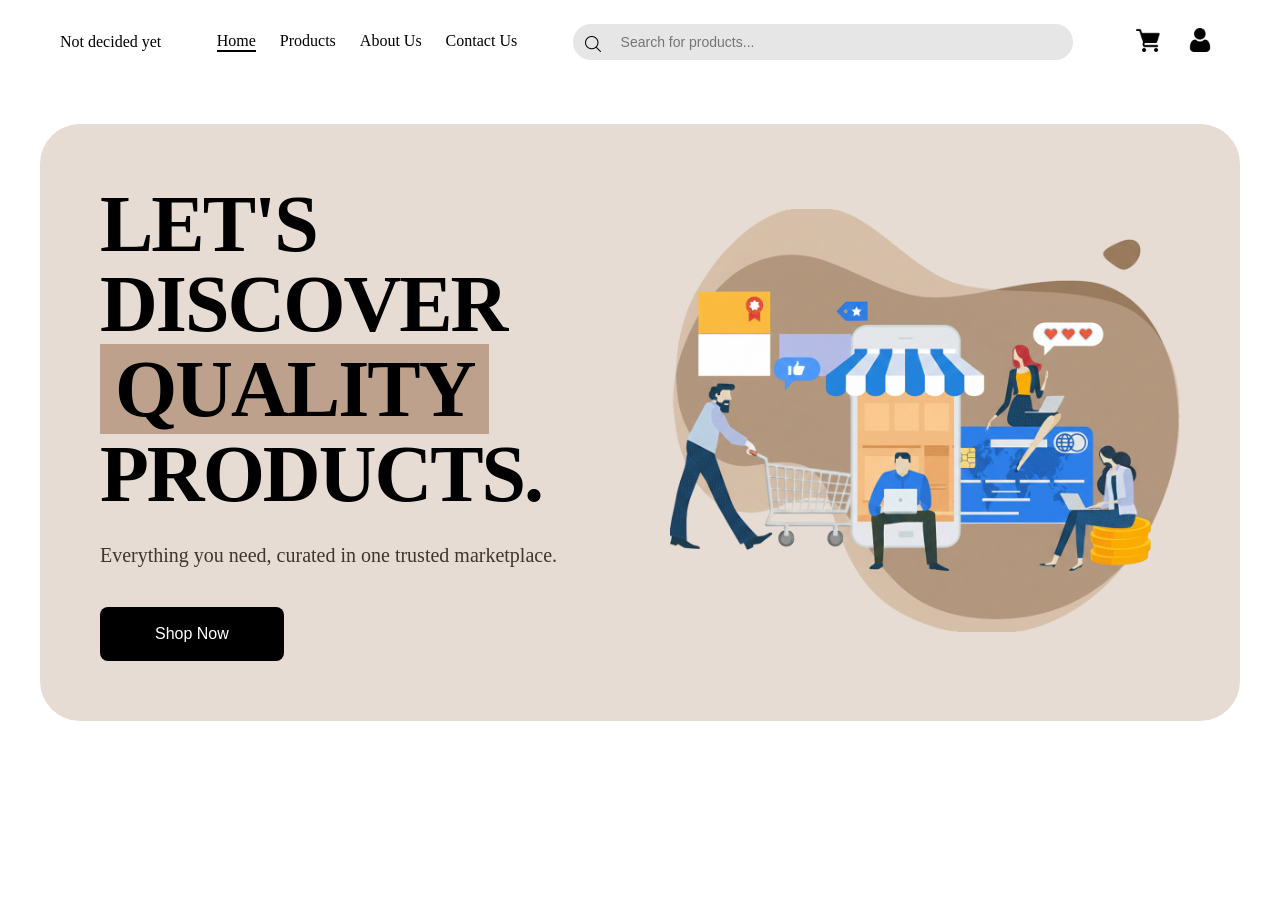
==== index.html @ aa182b4d "hero section added,fixed assets folder name and updated css of navbar" ====
<!DOCTYPE html>
<html lang="en">

<head>
    <meta charset="UTF-8">
    <meta name="viewport" content="width=device-width, initial-scale=1.0">
    <!-- Not Decided Yet -->
    <title>Document</title>
    <!-- Link To Css !-->
    <link rel="stylesheet" href="styles.css">
</head>

<body>
    <!-- Nav Bar -->
    <header class="navbar">

        <!--Nav Left side logo Only-->
        <div class="nav-left">
            <span class="logo">
                Not decided yet
            </span>
        </div>

        <!-- Navbar center links to other pages -->
        <div class="nav-center">
            <a href="#" class="current-page">Home</a>
            <a href="#">Products</a>
            <a href="#">About Us</a>
            <a href="#">Contact Us</a>
        </div>

        <!-- Search bar -->
        <div class="search-container">
            <img src="./assets/home/search-icon.png" alt="Search" class="search-icon">
            <input type="text" class="search-bar" placeholder="Search for products...">
        </div>

        <!-- Navbar right side icons -->
        <div class="nav-right">
            <a href="#" class="icon-btn">
                <img src="./assets/home/cart-img.png" alt="Cart" width="24" height="24">
            </a>
            <a href="#" class="icon-btn">
                <img src="./assets/home/user.png" alt="User" width="24" height="24">
            </a>
        </div>

    </header>

    <!-- Hero Section -->
    <section class="hero-section">
        <div class="hero-container">
            <!-- Left side - Text content -->
            <div class="hero-left">
                <h1 class="hero-heading">
                    LET'S<br>
                    DISCOVER<br>
                    <span class="highlight-box">QUALITY</span><br>
                     PRODUCTS.
                </h1>
                <p class="hero-subtitle">Everything you need, curated in one trusted marketplace.</p>
                <button class="hero-btn">Shop Now</button>
            </div>

            <!-- Right side - Model image -->
            <div class="hero-right">
                <img src="./assets/home/hero.png" alt="Fashion Model">
            </div>
        </div>
    </section>

</body>

</html>
---- styles.css ----
* {
  margin: 0;
  padding: 0;
  box-sizing: border-box;
}

body {
  width: 100%;
  overflow-x: hidden;
}

/*NAVBAR  */
.navbar {
  display: flex;
  align-items: center;
  justify-content: space-between;
  padding: 20px 60px;
  width: 100%;
  gap: 30px;
  background-color:  #ffffff;
  flex-wrap: wrap;
}

.logo {
  width: clamp(100px, 15vw, 150px);
  height: auto;
}

.nav-center {
  display: flex;
  gap: clamp(12px, 2vw, 24px);
}

.nav-center a {
  color: #000000;
  /* font-weight: 400; */
  white-space: nowrap;
  text-decoration: none;
}

.current-page {
  border-bottom: 2px solid #000000;
}
.search-container {
  position: relative;
  flex: 1;
  min-width: 200px;
  max-width: 500px;
}

.search-icon {
  position: absolute;
  margin: 12px;
  width: clamp(12px, 2vw, 16px);
  height: clamp(12px, 2vw, 16px);
}

.search-bar {
  width: 100%;
  padding: 10px 16px 10px 48px;
  border: none;
  background-color: #e6e6e6;
  border-radius: 62px;
  font-size: clamp(12px, 1.5vw, 14px);
  outline: none;
}

.nav-right {
  display: flex;
  gap: 12px;
  align-items: center;
}

.icon-btn {
  align-items: center;
  justify-content: center;
  padding: 8px;
}

.icon-btn img {
  width: clamp(18px, 3vw, 24px);
  height: clamp(18px, 3vw, 24px);
}

/* Mobile layout */
@media (max-width: 640px) {
  .navbar {
    padding: 12px 16px;
    gap: 10px;
  }
  
  .nav-left { order: 1; flex: 1; }
  .nav-right { order: 2; }
  .nav-center { order: 3; width: 100%; justify-content: center; margin-top: 8px; }
  .search-container { order: 4; width: 100%; max-width: 100%; margin-top: 8px; }
}

/* HERO SECTION */
.hero-section {
  background-color: #ffffff;
  padding: 40px;
  position: relative;
}

.hero-container {
  max-width: 1400px;
  margin: 0 auto;
  background-color: #E6DCD3;
  border-radius: 40px;
  padding: 60px;
  display: flex;
  align-items: center;
  justify-content: space-between;
  gap: 60px;
}

.hero-left {
  flex: 1;
  max-width: 600px;
}

.hero-heading {
  font-size: clamp(48px, 7vw, 80px);
  font-weight: 900;
  color: #000000;
  line-height: 1;
  margin-bottom: 30px;
  letter-spacing: -2px;
}

.highlight-box {
  background-color: #bda18c;
  padding: 5px 15px;
  display: inline-block;
}

.hero-subtitle {
  font-size: clamp(16px, 2vw, 20px);
  color: #3F352C;
  margin-bottom: 40px;
  font-weight: 400;
}

.hero-btn {
  background-color: #000000;
  color: #FFFFFF;
  padding: 18px 55px;
  font-size: 16px;
  font-weight: 500;
  border: none;
  border-radius: 8px;
  cursor: pointer;
  transition: background-color 0.3s ease;
}

.hero-btn:hover {
  background-color: #3F352C;
}

.hero-right {
  flex: 1;
  max-width: 600px;
}

.hero-right img {
  width: 100%;
;
  /* display: block; */
}

/* Hero responsive */
@media (max-width: 1024px) {
  .hero-container {
    flex-direction: column;
    text-align: center;
    padding: 40px;
  }
  
  .hero-right {
    order: 1;
  }
  
  .hero-left {
    order: 2;
  }
}

@media (max-width: 640px) {
  .hero-section {
    padding: 20px;
  }
  
  .hero-container {
    border-radius: 20px;
    padding: 30px 20px;
  }
}
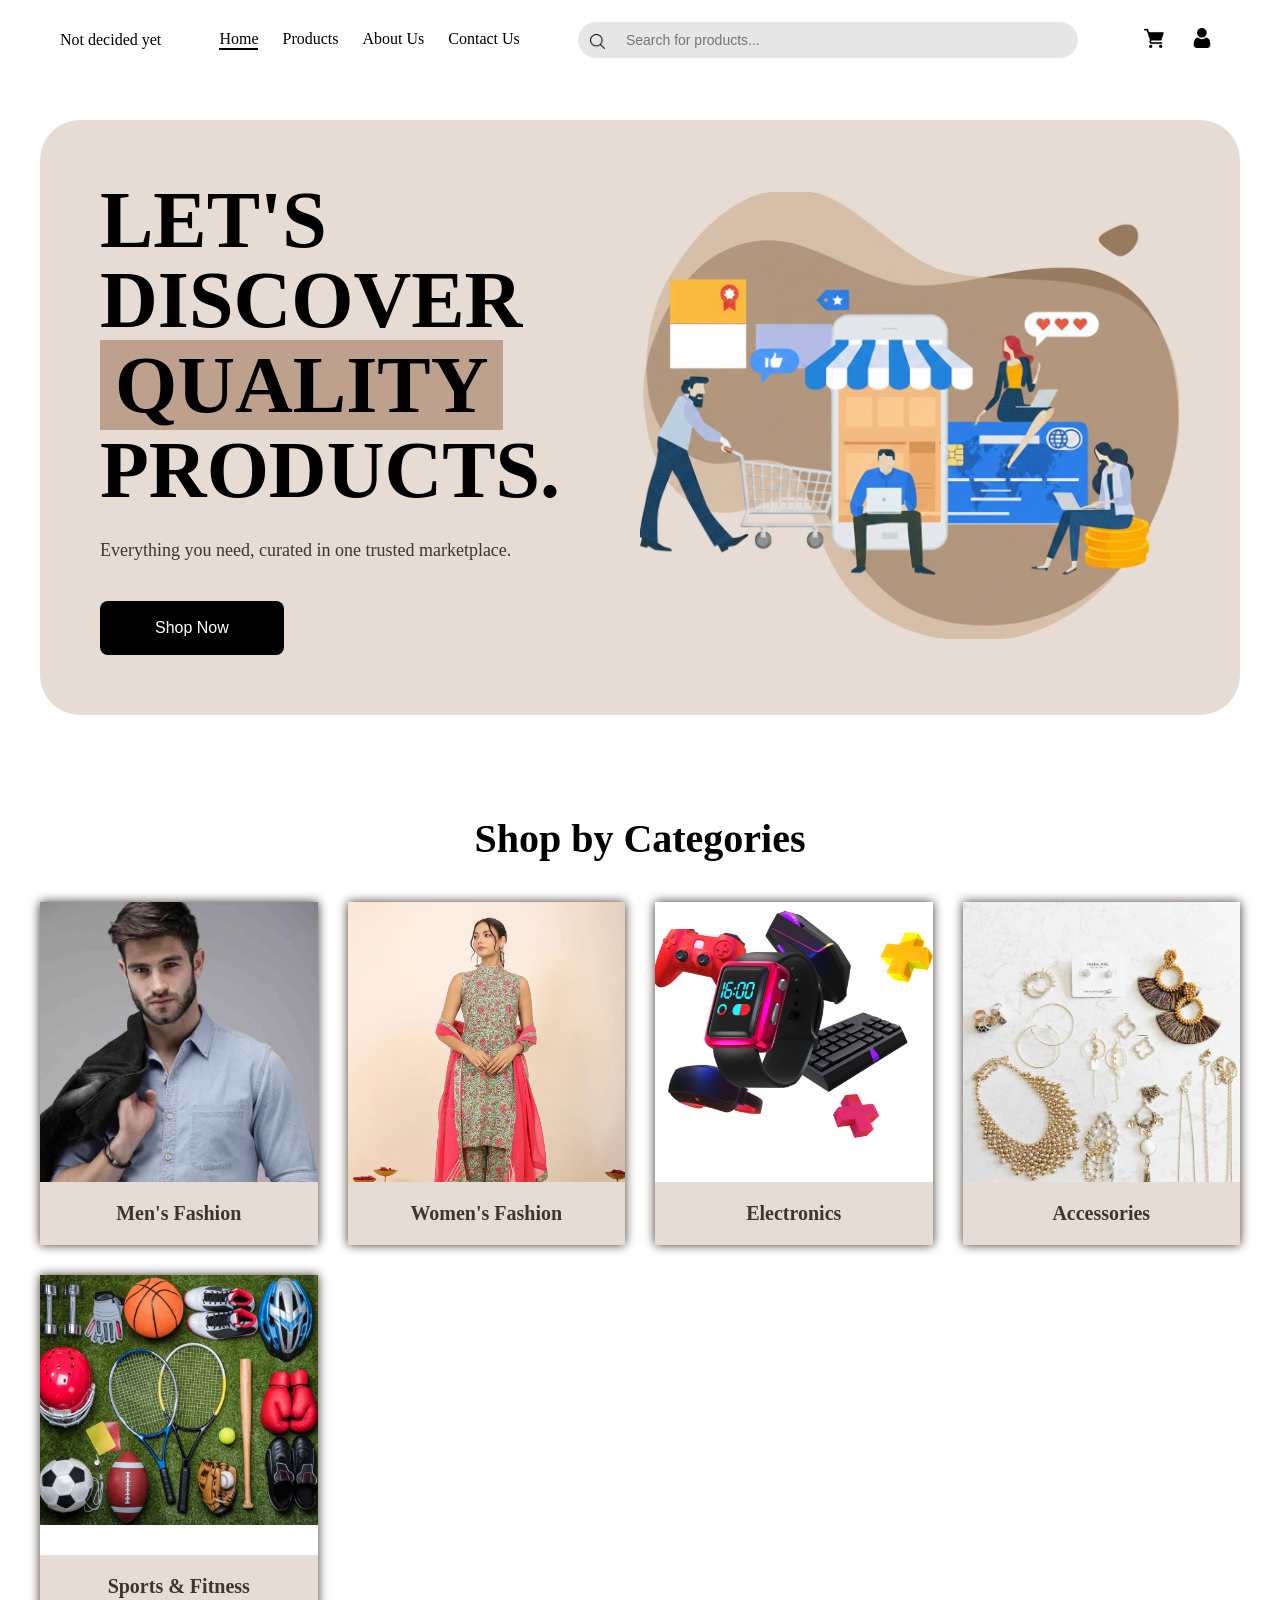
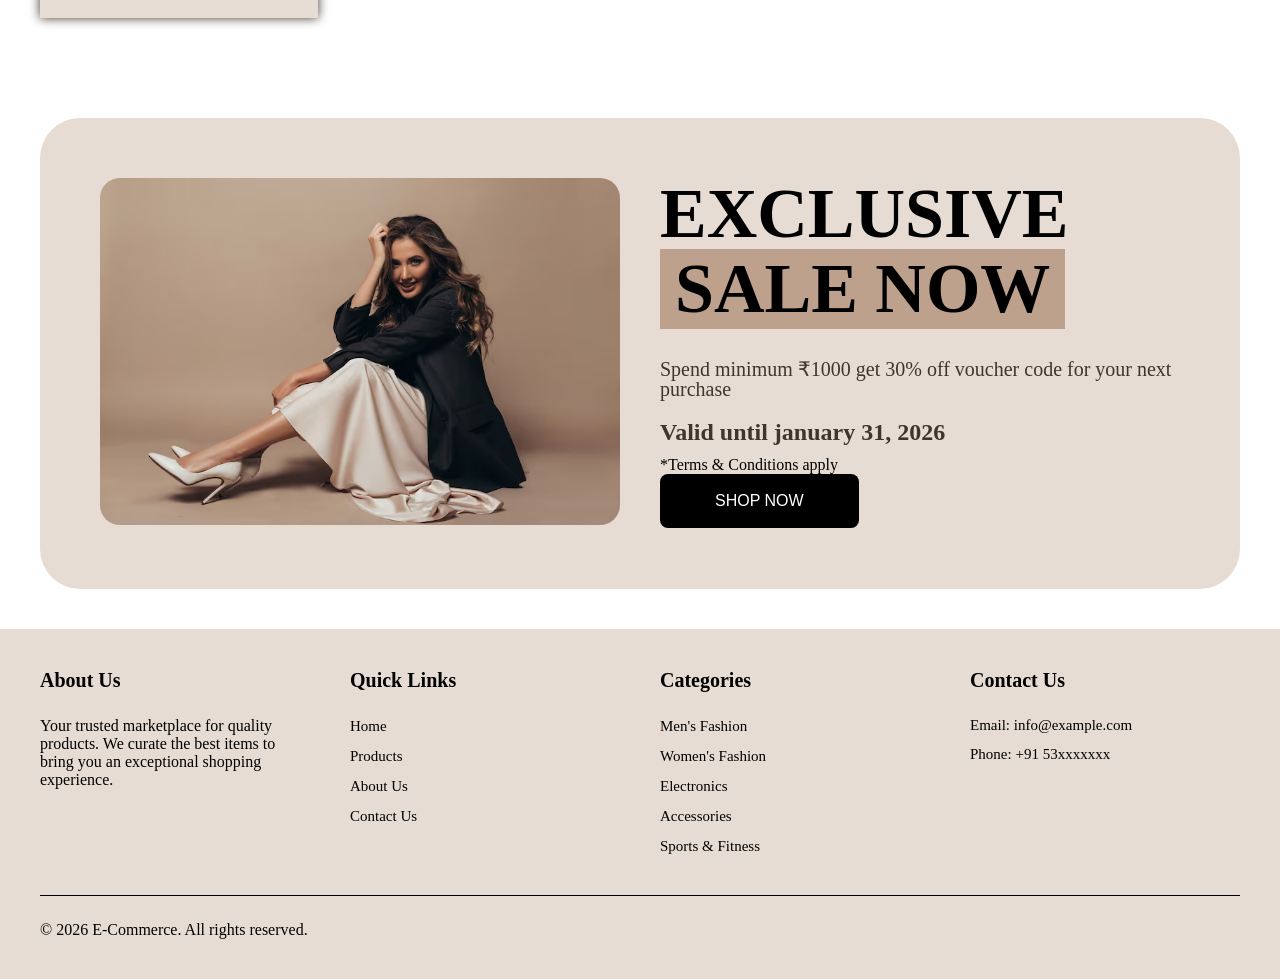
==== commit 3a4ea5ff: "added home page category, sale and footer section" ====
--- a/index.html
+++ b/index.html
@@ -24,7 +24,7 @@
         <!-- Navbar center links to other pages -->
         <div class="nav-center">
             <a href="#" class="current-page">Home</a>
-            <a href="#">Products</a>
+            <a href="./screens/products.html">Products</a>
             <a href="#">About Us</a>
             <a href="#">Contact Us</a>
         </div>
@@ -69,6 +69,120 @@
         </div>
     </section>
 
+    <!-- Categories Section -->
+    <section class="categories-section">
+        <div class="categories-container">
+            <h2 class="categories-heading">Shop by Categories</h2>
+            
+            <div class="categories-grid">
+                <div class="category-card">
+                    <div class="category-image">
+                        <img src="./assets/home/mens-fashion.jpg" alt="Men's Fashion">
+                    </div>
+                    <h3 class="category-name">Men's Fashion</h3>
+                </div>
+
+                <div class="category-card">
+                    <div class="category-image">
+                        <img src="./assets/home/women-fashion.jpg" alt="Women's Fashion">
+                    </div>
+                    <h3 class="category-name">Women's Fashion</h3>
+                </div>
+
+                <div class="category-card">
+                    <div class="category-image">
+                        <img src="./assets/home/electronics.png" alt="Electronics">
+                    </div>
+                    <h3 class="category-name">Electronics</h3>
+                </div>
+
+                <div class="category-card">
+                    <div class="category-image">
+                        <img src="./assets/home/Fashion-Accessories.jpg" alt="Accessories">
+                    </div>
+                    <h3 class="category-name">Accessories</h3>
+                </div>
+
+                <div class="category-card">
+                    <div class="category-image">
+                        <img src="./assets/home/sports.png" alt="Sports & Fitness">
+                    </div>
+                    <h3 class="category-name">Sports & Fitness</h3>
+                </div>
+            </div>
+        </div>
+    </section>
+
+    <!-- Promotional Sale Section -->
+    <section class="promo-section">
+        <div class="promo-container">
+            <div class="promo-left">
+                <img src="./assets/home/sale-model.jpg" alt="Fashion Model">
+            </div>
+            <div class="promo-right">
+                <h2 class="promo-heading">
+                   EXCLUSIVE<br>
+                 <span class="promo-highlight">SALE NOW</span>
+                </h2>
+                <p class="promo-description">Spend minimum ₹1000 get 30% off voucher code for your next purchase</p>
+                <p class="promo-date">Valid until january 31, 2026</p>
+                <p>*Terms & Conditions apply</p>
+                <button class="promo-btn">SHOP NOW</button>
+            </div>
+        </div>
+    </section>
+
+    <!-- Footer -->
+    <footer class="footer">
+        <div class="footer-container">
+            <div class="footer-content">
+                <!-- About Section -->
+                <div class="footer-column">
+                    <h3 class="footer-heading">About Us</h3>
+                    <p>Your trusted marketplace for quality products. We curate the best items to bring you an exceptional shopping experience.</p>
+                </div>
+
+                <!-- Quick Links -->
+                <div class="footer-column">
+                    <h3 class="footer-heading">Quick Links</h3>
+                    <ul class="footer-links">
+                        <li><a href="#">Home</a></li>
+                        <li><a href="./screens/products.html">Products</a></li>
+                        <li><a href="#">About Us</a></li>
+                        <li><a href="#">Contact Us</a></li>
+                    </ul>
+                </div>
+
+                <!-- Categories -->
+                <div class="footer-column">
+                    <h3 class="footer-heading">Categories</h3>
+                    <ul class="footer-links">
+                        <li><a href="#">Men's Fashion</a></li>
+                        <li><a href="#">Women's Fashion</a></li>
+                        <li><a href="#">Electronics</a></li>
+                        <li><a href="#">Accessories</a></li>
+                        <li><a href="#">Sports & Fitness</a></li>
+                    </ul>
+                </div>
+
+                <!-- Contact Info -->
+                <div class="footer-column">
+                    <h3 class="footer-heading">Contact Us</h3>
+                    <ul class="footer-contact">
+                        <li>Email: info@example.com</li>
+                        <li>Phone: +91 53xxxxxxx</li>
+                    </ul>
+                </div>
+            </div>
+
+            <!-- Footer Bottom -->
+            <div class="footer-bottom">
+                <p>&copy; 2026 E-Commerce. All rights reserved.</p>
+                </div>
+            </div>
+        </div>
+    </footer>
+
 </body>
 
 </html>
--- a/styles.css
+++ b/styles.css
@@ -11,6 +11,9 @@
 
 /*NAVBAR  */
 .navbar {
+  position: sticky;
+  top: 0;
+  z-index: 1000;
   display: flex;
   align-items: center;
   justify-content: space-between;
@@ -22,7 +25,7 @@
 }
 
 .logo {
-  width: clamp(100px, 15vw, 150px);
+  width:clamp(100px, 15vw, 150px);
   height: auto;
 }
 
@@ -51,8 +54,8 @@
 .search-icon {
   position: absolute;
   margin: 12px;
-  width: clamp(12px, 2vw, 16px);
-  height: clamp(12px, 2vw, 16px);
+  width: 15px;
+  height: auto;
 }
 
 .search-bar {
@@ -61,7 +64,7 @@
   border: none;
   background-color: #e6e6e6;
   border-radius: 62px;
-  font-size: clamp(12px, 1.5vw, 14px);
+  font-size: 14px;
   outline: none;
 }
 
@@ -78,32 +81,18 @@
 }
 
 .icon-btn img {
-  width: clamp(18px, 3vw, 24px);
-  height: clamp(18px, 3vw, 24px);
-}
-
-/* Mobile layout */
-@media (max-width: 640px) {
-  .navbar {
-    padding: 12px 16px;
-    gap: 10px;
-  }
-  
-  .nav-left { order: 1; flex: 1; }
-  .nav-right { order: 2; }
-  .nav-center { order: 3; width: 100%; justify-content: center; margin-top: 8px; }
-  .search-container { order: 4; width: 100%; max-width: 100%; margin-top: 8px; }
+  width: 20px;
+  height: auto;
 }
 
 /* HERO SECTION */
 .hero-section {
   background-color: #ffffff;
   padding: 40px;
-  position: relative;
 }
 
 .hero-container {
-  max-width: 1400px;
+  max-width: 100%;
   margin: 0 auto;
   background-color: #E6DCD3;
   border-radius: 40px;
@@ -111,7 +100,6 @@
   display: flex;
   align-items: center;
   justify-content: space-between;
-  gap: 60px;
 }
 
 .hero-left {
@@ -120,12 +108,11 @@
 }
 
 .hero-heading {
-  font-size: clamp(48px, 7vw, 80px);
+  font-size: 80px;
   font-weight: 900;
   color: #000000;
   line-height: 1;
-  margin-bottom: 30px;
-  letter-spacing: -2px;
+  margin-bottom: 30px; 
 }
 
 .highlight-box {
@@ -135,10 +122,9 @@
 }
 
 .hero-subtitle {
-  font-size: clamp(16px, 2vw, 20px);
+  font-size: 18px;
   color: #3F352C;
   margin-bottom: 40px;
-  font-weight: 400;
 }
 
 .hero-btn {
@@ -150,7 +136,6 @@
   border: none;
   border-radius: 8px;
   cursor: pointer;
-  transition: background-color 0.3s ease;
 }
 
 .hero-btn:hover {
@@ -164,34 +149,195 @@
 
 .hero-right img {
   width: 100%;
+  height: auto;
 ;
-  /* display: block; */
-}
-
-/* Hero responsive */
-@media (max-width: 1024px) {
-  .hero-container {
-    flex-direction: column;
-    text-align: center;
-    padding: 40px;
-  }
-  
-  .hero-right {
-    order: 1;
-  }
-  
-  .hero-left {
-    order: 2;
-  }
-}
-
-@media (max-width: 640px) {
-  .hero-section {
-    padding: 20px;
-  }
-  
-  .hero-container {
-    border-radius: 20px;
-    padding: 30px 20px;
-  }
+}
+
+
+/* CATEGORIES SECTION */
+.categories-section {
+  background-color: #ffffff;
+  padding: 60px 40px;
+}
+
+.categories-container {
+  max-width: 1400px;
+  margin: 0 auto;
+}
+
+.categories-heading {
+  font-size: 40px;
+  font-weight: 800;
+  color: #000000;
+  margin-bottom: 40px;
+  text-align: center;
+}
+
+.categories-grid {
+  display: grid;
+  grid-template-columns: repeat(auto-fit, minmax(250px, 1fr));
+  gap: 30px;
+}
+
+.category-card {
+  background-color: #E6DCD3;
+  cursor: pointer;
+  box-shadow: 0 0 10px #3F352C;
+}
+
+.category-card:hover {
+  transform: translateY(-8px);
+}
+
+.category-image {
+  width: 100%;
+  height: 280px;
+  overflow: hidden;
+  background-color: #ffffff;
+}
+
+.category-image img {
+  width: 100%;
+  height: auto;
+  min-height: 250px;
+  object-fit: cover;
+}
+
+.category-name {
+  padding: 20px;
+  font-size: 20px;
+  font-weight: 600;
+  color: #3F352C;
+  text-align: center;
+}
+
+/* PROMOTIONAL SALE SECTION */
+.promo-section {
+  padding: 40px;
+  background-color: #ffffff;
+}
+
+.promo-container {
+  max-width: 100%;
+  margin: 0 auto;
+  background-color: #E6DCD3;
+  border-radius: 40px;
+  padding: 60px;
+  display: flex;
+  align-items: center;
+  justify-content: space-between;
+}
+
+.promo-left {
+  flex: 1;
+}
+
+.promo-left img {
+  width: 100%;
+  border-radius: 20px;
+}
+
+.promo-right {
+  flex: 1;
+  padding-left: 40px;
+}
+
+.promo-heading {
+  font-size: 70px;
+  font-weight: 900;
+  color: #000000;
+  line-height: 1;
+  margin-bottom: 30px;
+}
+
+.promo-highlight {
+  background-color: #bda18c;
+  padding: 5px 15px;
+  display: inline-block;
+}
+
+.promo-description {
+  font-size: 20px;
+  color: #3F352C;
+  margin-bottom: 20px;
+  line-height: 1;
+}
+
+.promo-date {
+  font-size: 24px;
+  font-weight: 700;
+  color: #3F352C;
+  margin-bottom: 10px;
+}
+
+.promo-btn {
+  background-color: #000000;
+  color: #FFFFFF;
+  padding: 18px 55px;
+  font-size: 16px;
+  font-weight: 500;
+  border: none;
+  border-radius: 8px;
+  cursor: pointer;
+}
+
+
+/* FOOTER */
+.footer {
+  background-color: #E6DCD3;
+  color: #000000;
+  padding: 40px 40px;
+}
+
+.footer-container {
+  width: 100%;
+  margin: 0 auto;
+}
+
+.footer-content {
+  display: grid;
+  grid-template-columns: repeat(auto-fit, minmax(250px, 1fr));
+  gap: 40px;
+  margin-bottom: 40px;
+}
+
+.footer-column {
+  display: flex;
+  flex-direction: column;
+  gap: 20px;
+}
+
+.footer-heading {
+  font-size: 20px;
+  font-weight: 700;
+  margin-bottom: 5px;
+}
+
+.footer-links {
+  list-style: none;
+  display: flex;
+  flex-direction: column;
+  gap: 12px;
+}
+
+.footer-links a {
+  text-decoration: none;
+  color: #000000;
+  font-size: 15px;
+}
+
+.footer-contact {
+  list-style: none;
+  display: flex;
+  flex-direction: column;
+  gap: 12px;
+  font-size: 15px;
+}
+
+.footer-bottom {
+  border-top: 1px solid rgb(0, 0, 0);
+  padding-top: 25px;;
+  justify-content: space-between;
+  align-items: center;
+  flex-wrap: wrap;
 }
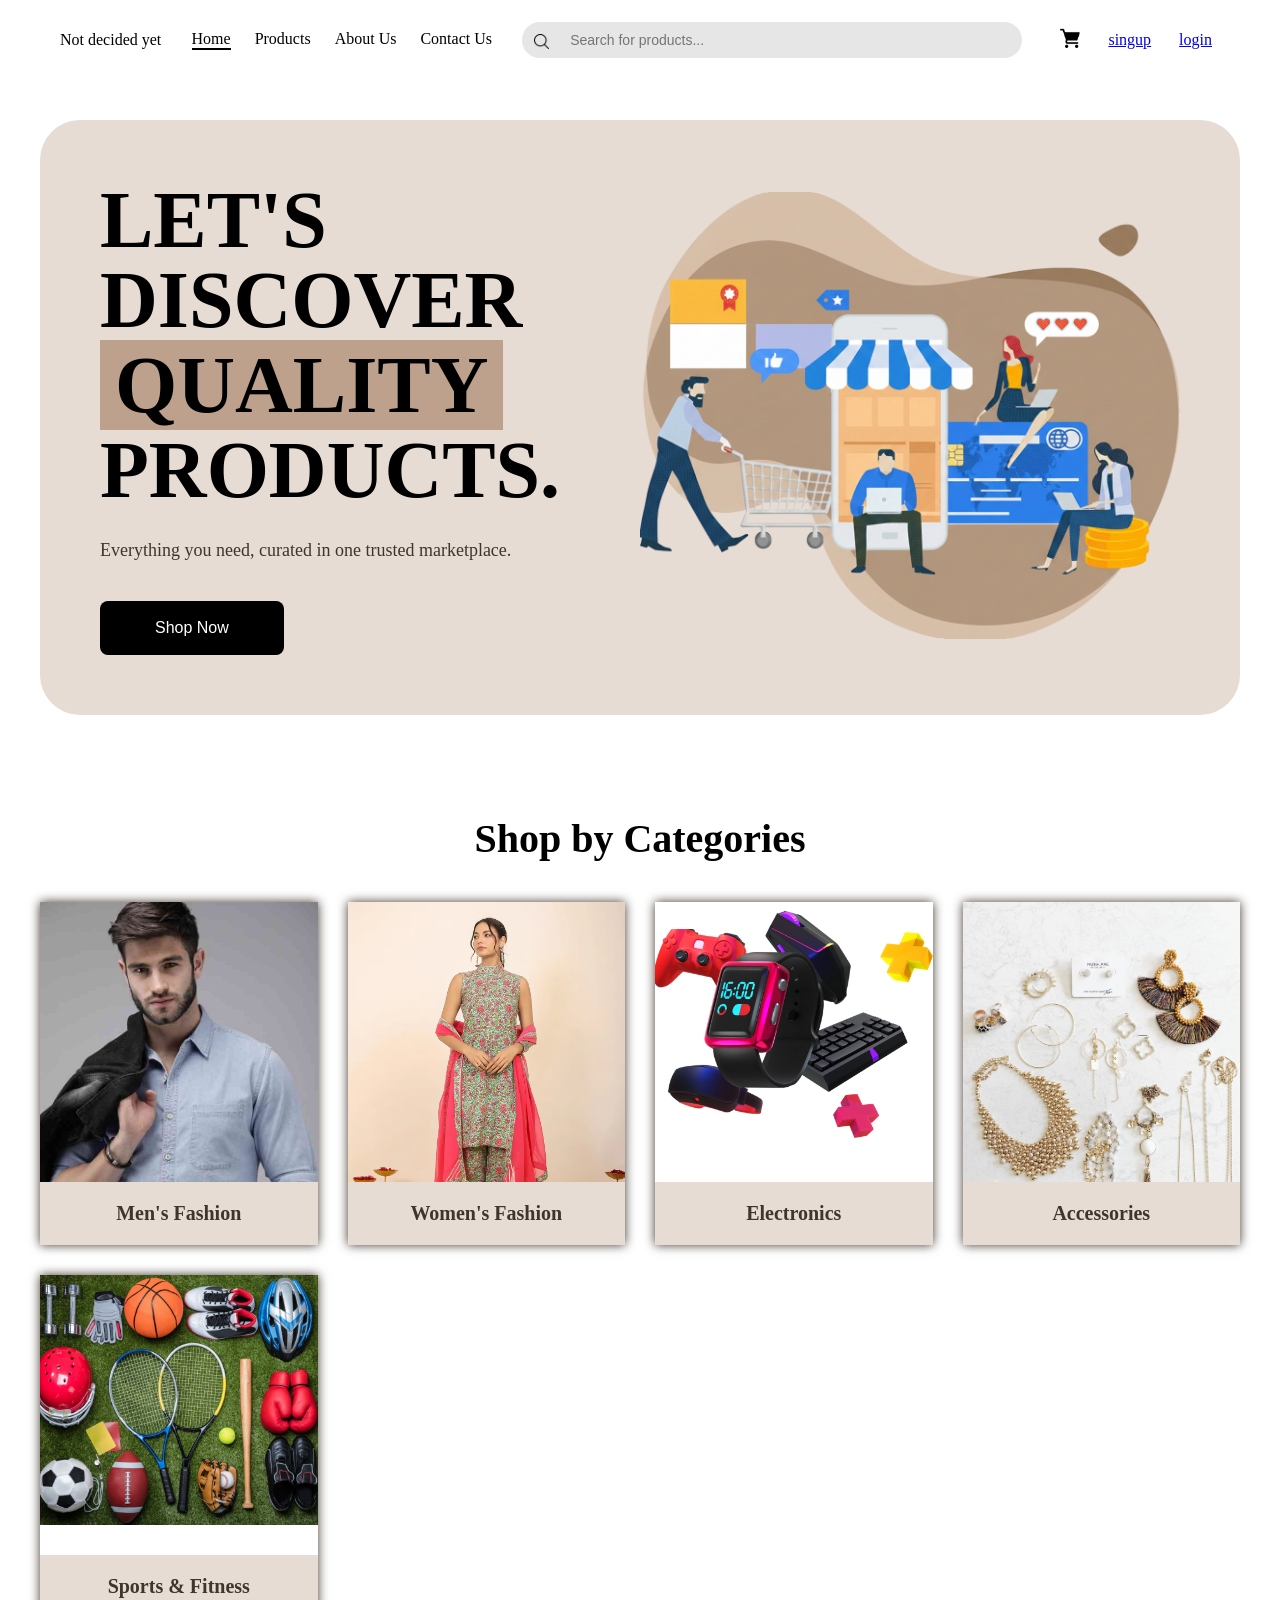
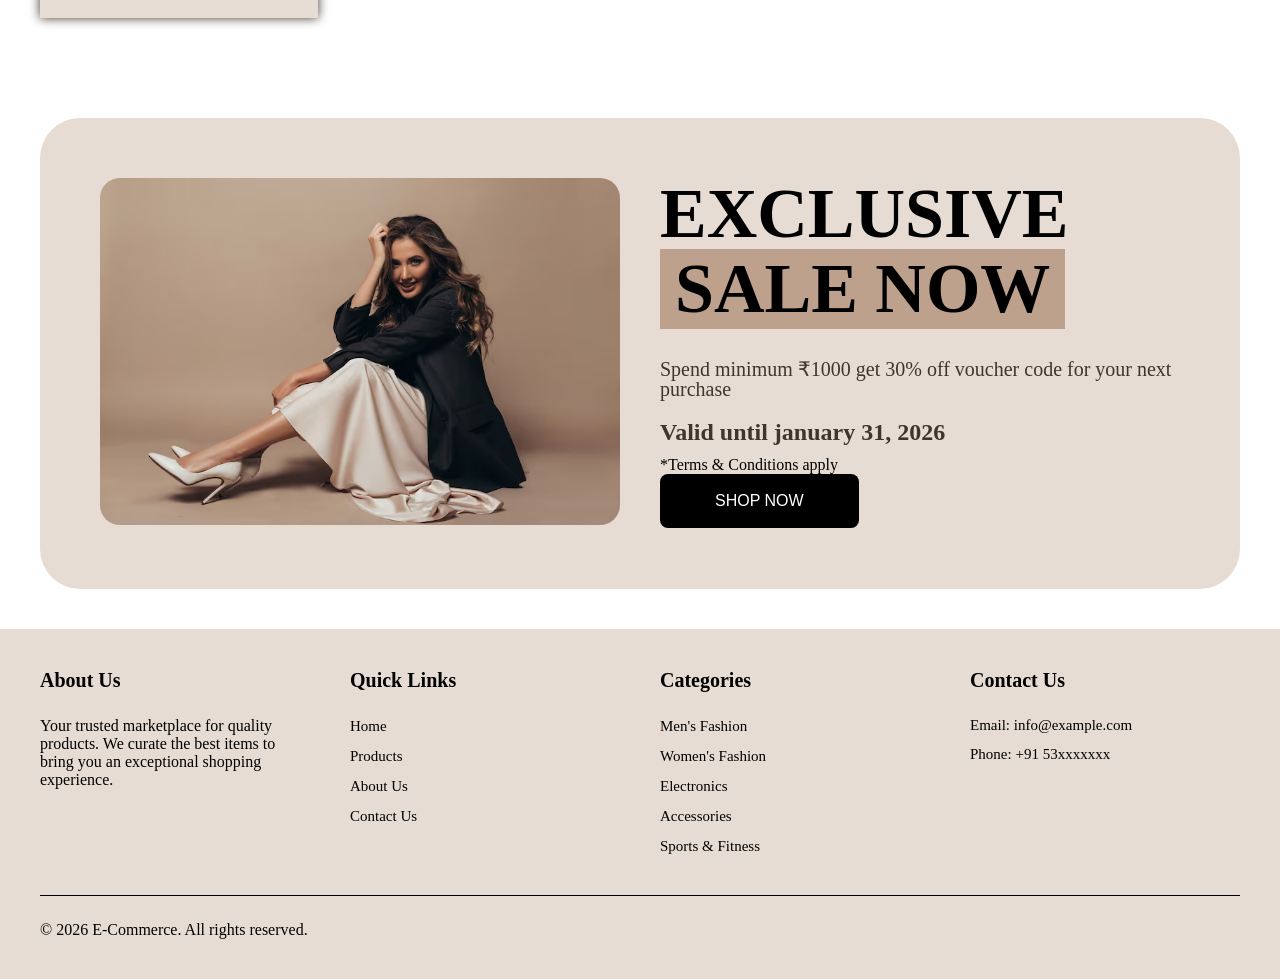
==== commit 5645f920: "merged the branches" ====
--- a/index.html
+++ b/index.html
@@ -23,10 +23,10 @@
 
         <!-- Navbar center links to other pages -->
         <div class="nav-center">
-            <a href="#" class="current-page">Home</a>
-            <a href="./screens/products.html">Products</a>
+            <a href="./index.html" class="current-page">Home</a>
+            <a href="./screens/product.html">Products</a>
             <a href="#">About Us</a>
-            <a href="#">Contact Us</a>
+            <a href="./screens/contact.html">Contact Us</a>
         </div>
 
         <!-- Search bar -->
@@ -40,8 +40,11 @@
             <a href="#" class="icon-btn">
                 <img src="./assets/home/cart-img.png" alt="Cart" width="24" height="24">
             </a>
-            <a href="#" class="icon-btn">
-                <img src="./assets/home/user.png" alt="User" width="24" height="24">
+            <a href="./screens/signup.html" class="icon-btn">
+                singup
+            </a>
+            <a href="./screens/Login.html" class="icon-btn">
+                login
             </a>
         </div>
 
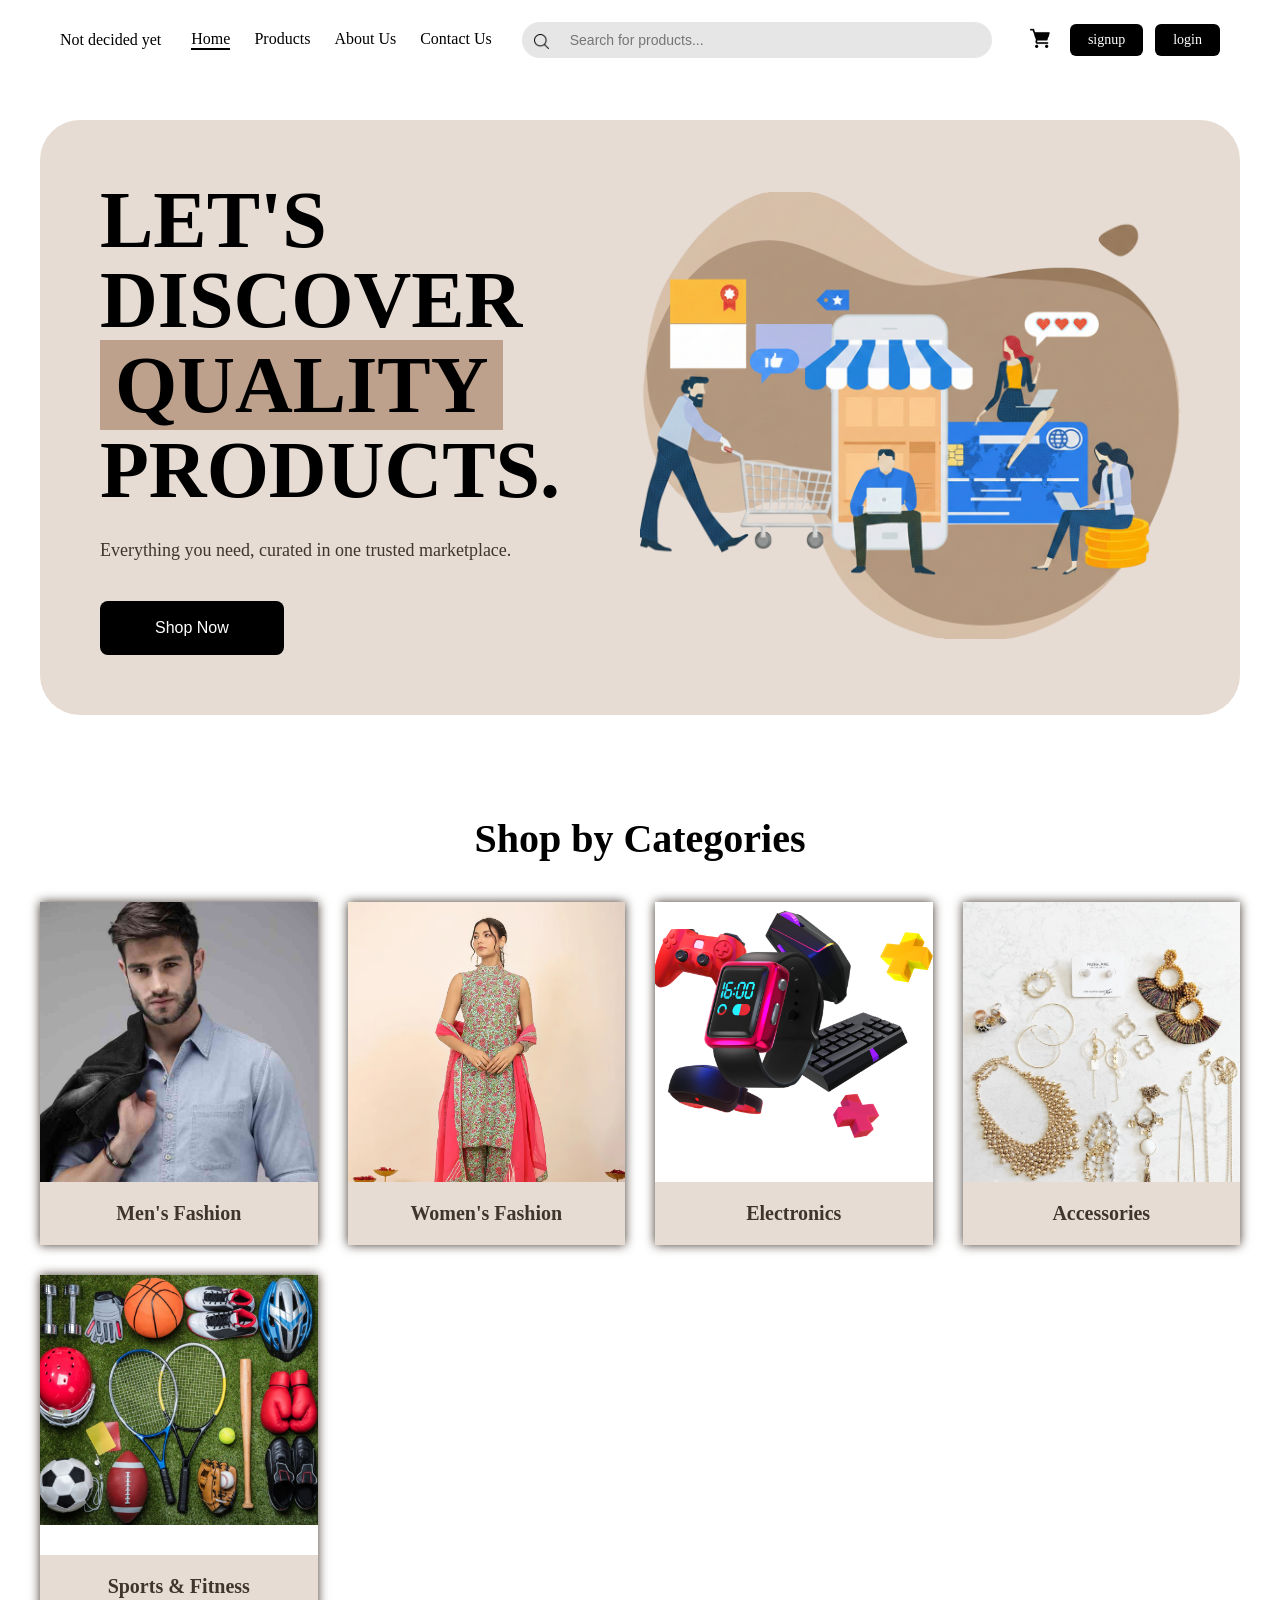
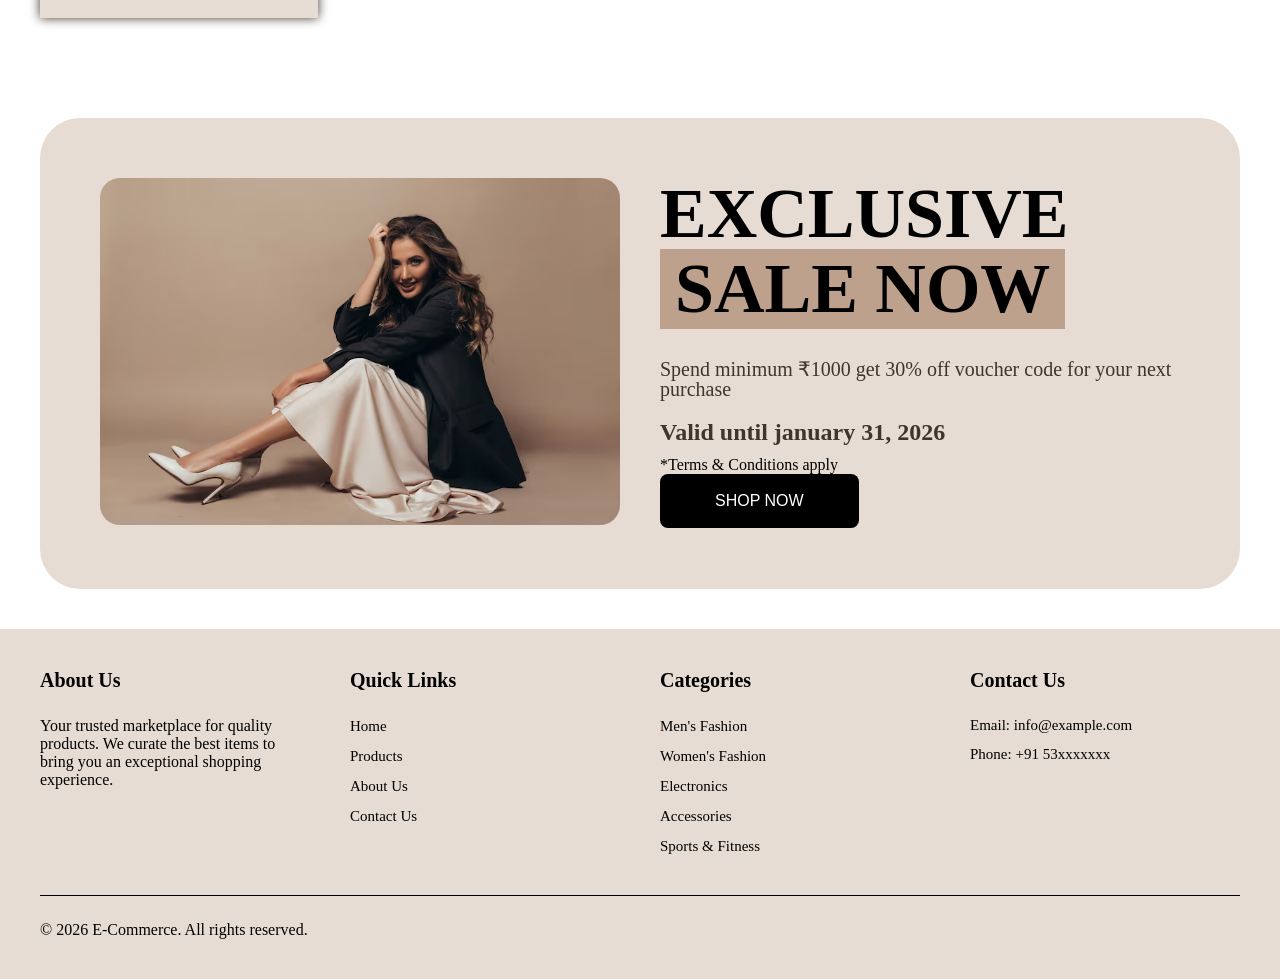
==== commit 12fb3805: "merged the all files and fixed all the issues ( including css and html )" ====
--- a/index.html
+++ b/index.html
@@ -7,7 +7,8 @@
     <!-- Not Decided Yet -->
     <title>Document</title>
     <!-- Link To Css !-->
-    <link rel="stylesheet" href="styles.css">
+    <link rel="stylesheet" href="styles\navbar-footer.css">
+    <link rel="stylesheet" href="styles\home.css">
 </head>
 
 <body>
@@ -40,12 +41,8 @@
             <a href="#" class="icon-btn">
                 <img src="./assets/home/cart-img.png" alt="Cart" width="24" height="24">
             </a>
-            <a href="./screens/signup.html" class="icon-btn">
-                singup
-            </a>
-            <a href="./screens/Login.html" class="icon-btn">
-                login
-            </a>
+            <a href="./screens/signup.html" class="btn-signup">signup</a>
+            <a href="./screens/Login.html" class="btn-login">login</a>
         </div>
 
     </header>
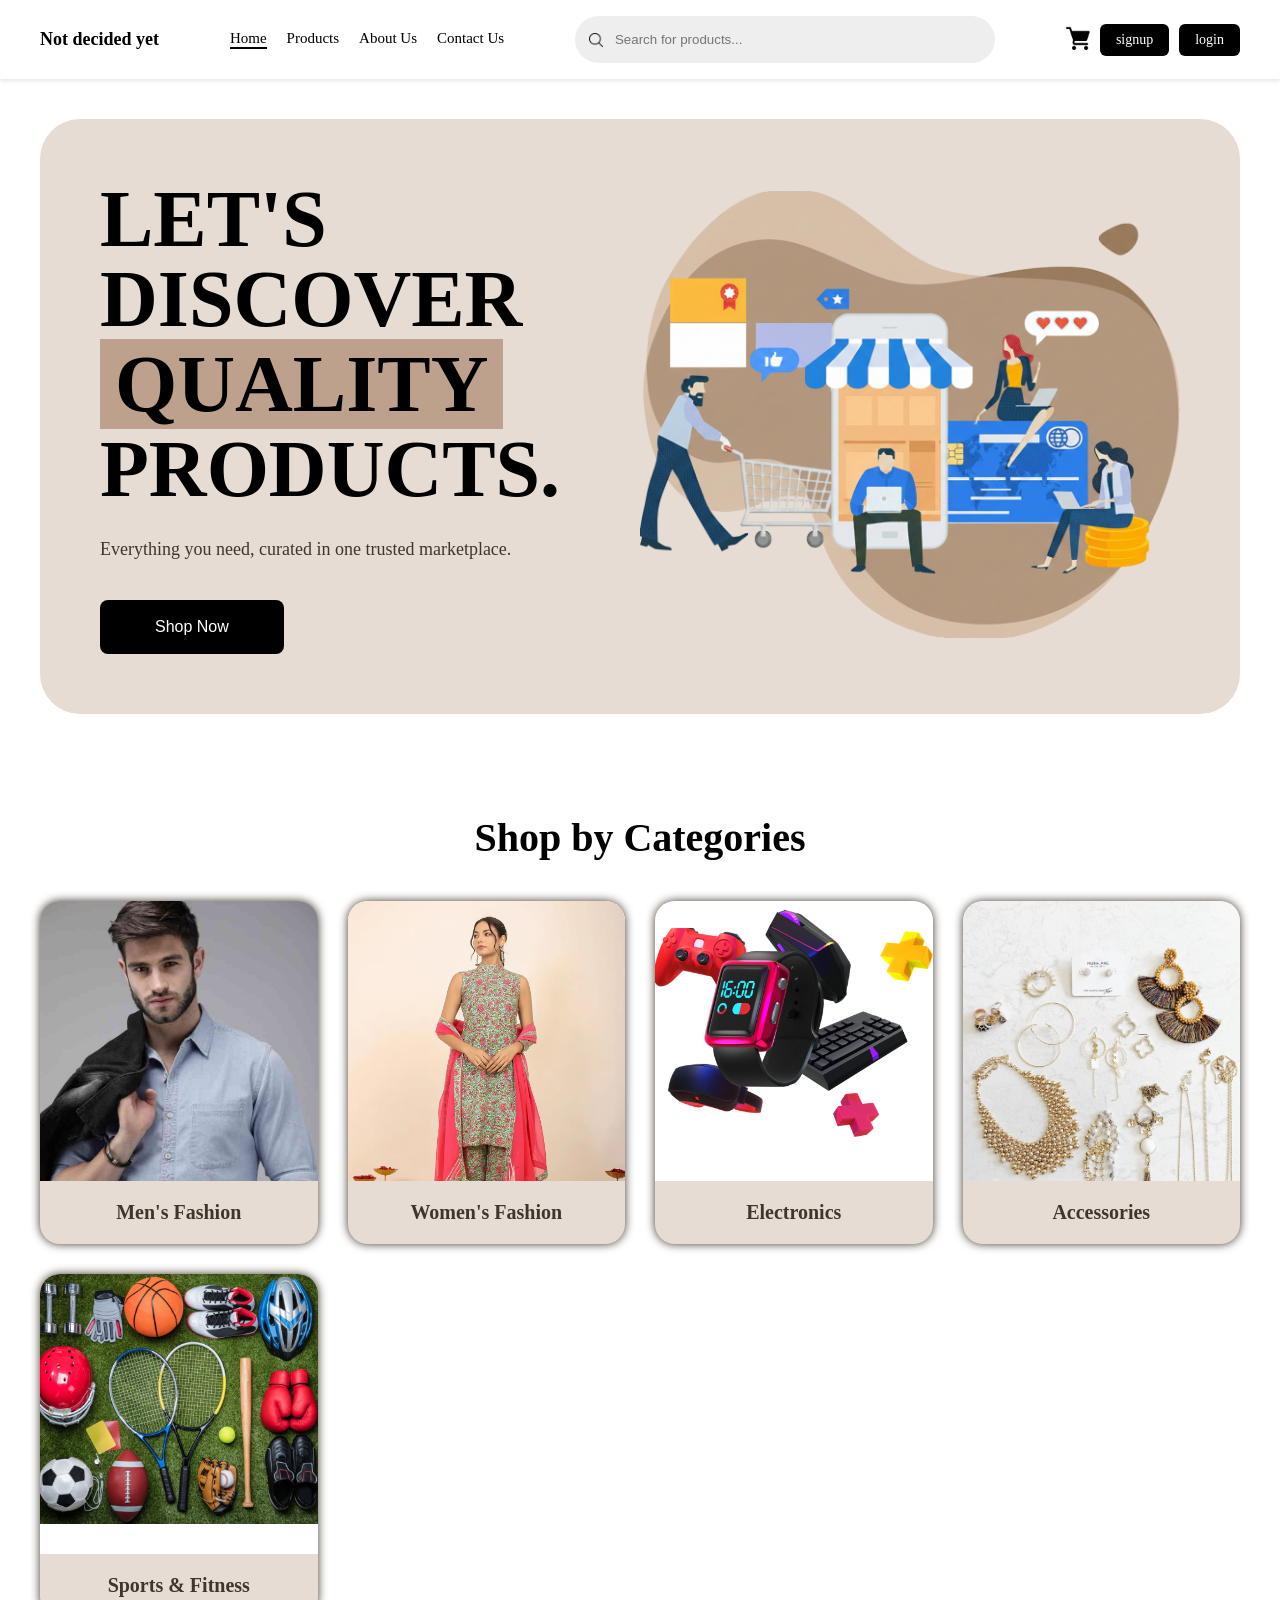
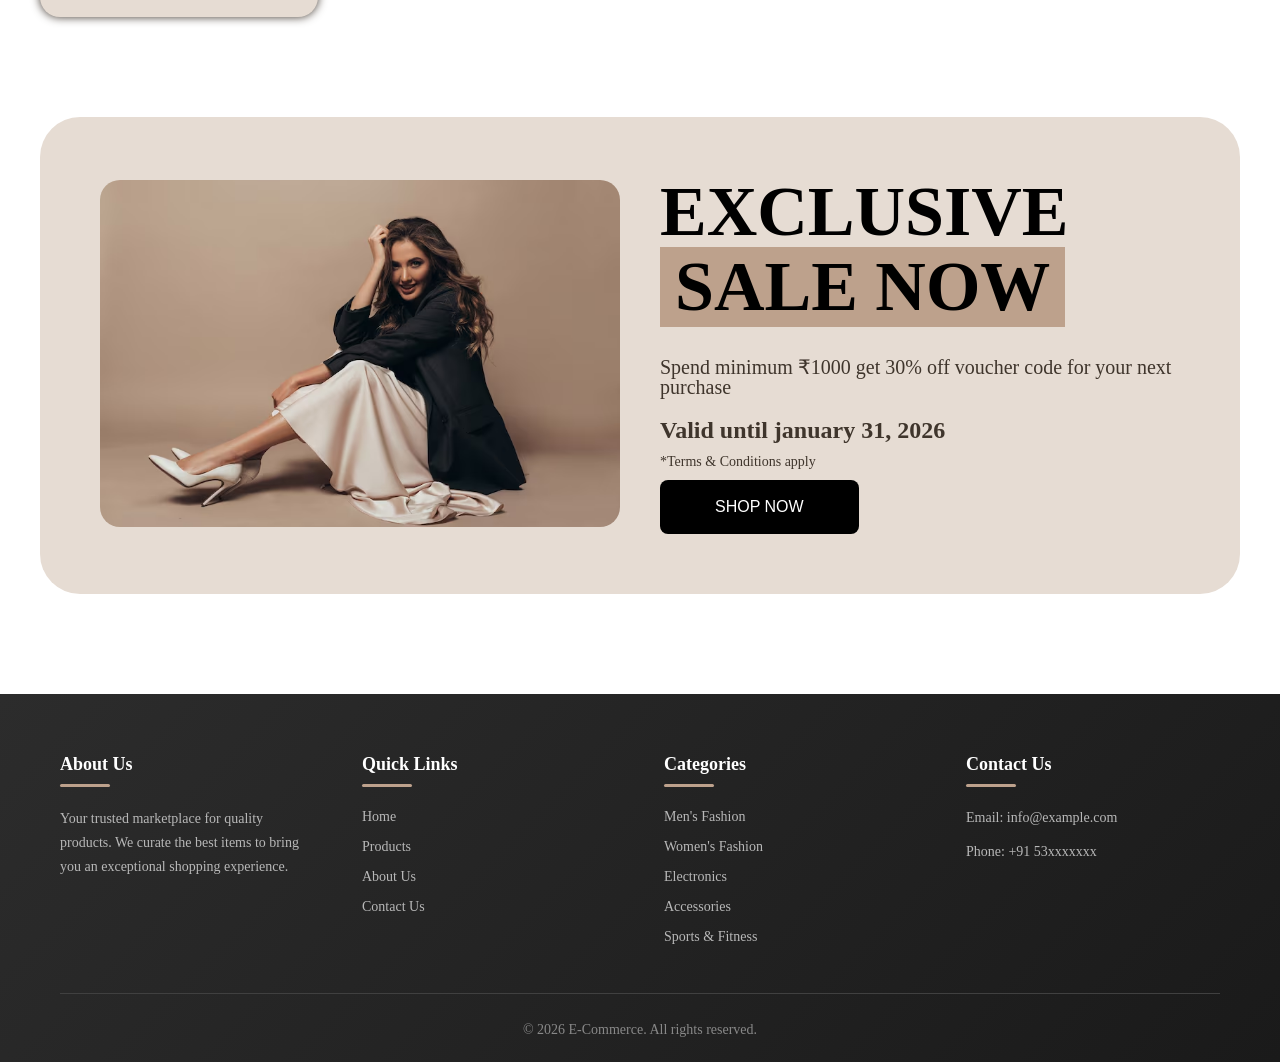
==== commit 8d1be7b9: "upadted the paths and home screen also updated the navbar and footer css" ====
--- a/index.html
+++ b/index.html
@@ -9,6 +9,7 @@
     <!-- Link To Css !-->
     <link rel="stylesheet" href="styles\navbar-footer.css">
     <link rel="stylesheet" href="styles\home.css">
+    <!-- <link href="https://cdn.jsdelivr.net/npm/bootstrap@5.3.8/dist/css/bootstrap.min.css" rel="stylesheet" integrity="sha384-sRIl4kxILFvY47J16cr9ZwB07vP4J8+LH7qKQnuqkuIAvNWLzeN8tE5YBujZqJLB" crossorigin="anonymous"> -->
 </head>
 
 <body>
@@ -26,7 +27,7 @@
         <div class="nav-center">
             <a href="./index.html" class="current-page">Home</a>
             <a href="./screens/product.html">Products</a>
-            <a href="#">About Us</a>
+            <a href="./screens/about.html">About Us</a>
             <a href="./screens/contact.html">Contact Us</a>
         </div>
 
@@ -38,7 +39,7 @@
 
         <!-- Navbar right side icons -->
         <div class="nav-right">
-            <a href="#" class="icon-btn">
+            <a href="./screens/ecommerce.html" class="icon-btn">
                 <img src="./assets/home/cart-img.png" alt="Cart" width="24" height="24">
             </a>
             <a href="./screens/signup.html" class="btn-signup">signup</a>
@@ -126,10 +127,12 @@
                 </h2>
                 <p class="promo-description">Spend minimum ₹1000 get 30% off voucher code for your next purchase</p>
                 <p class="promo-date">Valid until january 31, 2026</p>
-                <p>*Terms & Conditions apply</p>
-                <button class="promo-btn">SHOP NOW</button>
+                <p class="promo-terms">*Terms & Conditions apply</p>
+                <button class="promo-btn">
+                    <a href="./screens/product.html">SHOP NOW</a>
+                </button>
             </div>
-        </div>
+        </div>  
     </section>
 
     <!-- Footer -->
@@ -146,10 +149,10 @@
                 <div class="footer-column">
                     <h3 class="footer-heading">Quick Links</h3>
                     <ul class="footer-links">
-                        <li><a href="#">Home</a></li>
-                        <li><a href="./screens/products.html">Products</a></li>
-                        <li><a href="#">About Us</a></li>
-                        <li><a href="#">Contact Us</a></li>
+                        <li><a href="./index.html">Home</a></li>
+                        <li><a href="./screens/product.html">Products</a></li>
+                        <li><a href="./screens/about.html">About Us</a></li>
+                        <li><a href="./screens/contact.html">Contact Us</a></li>
                     </ul>
                 </div>
 
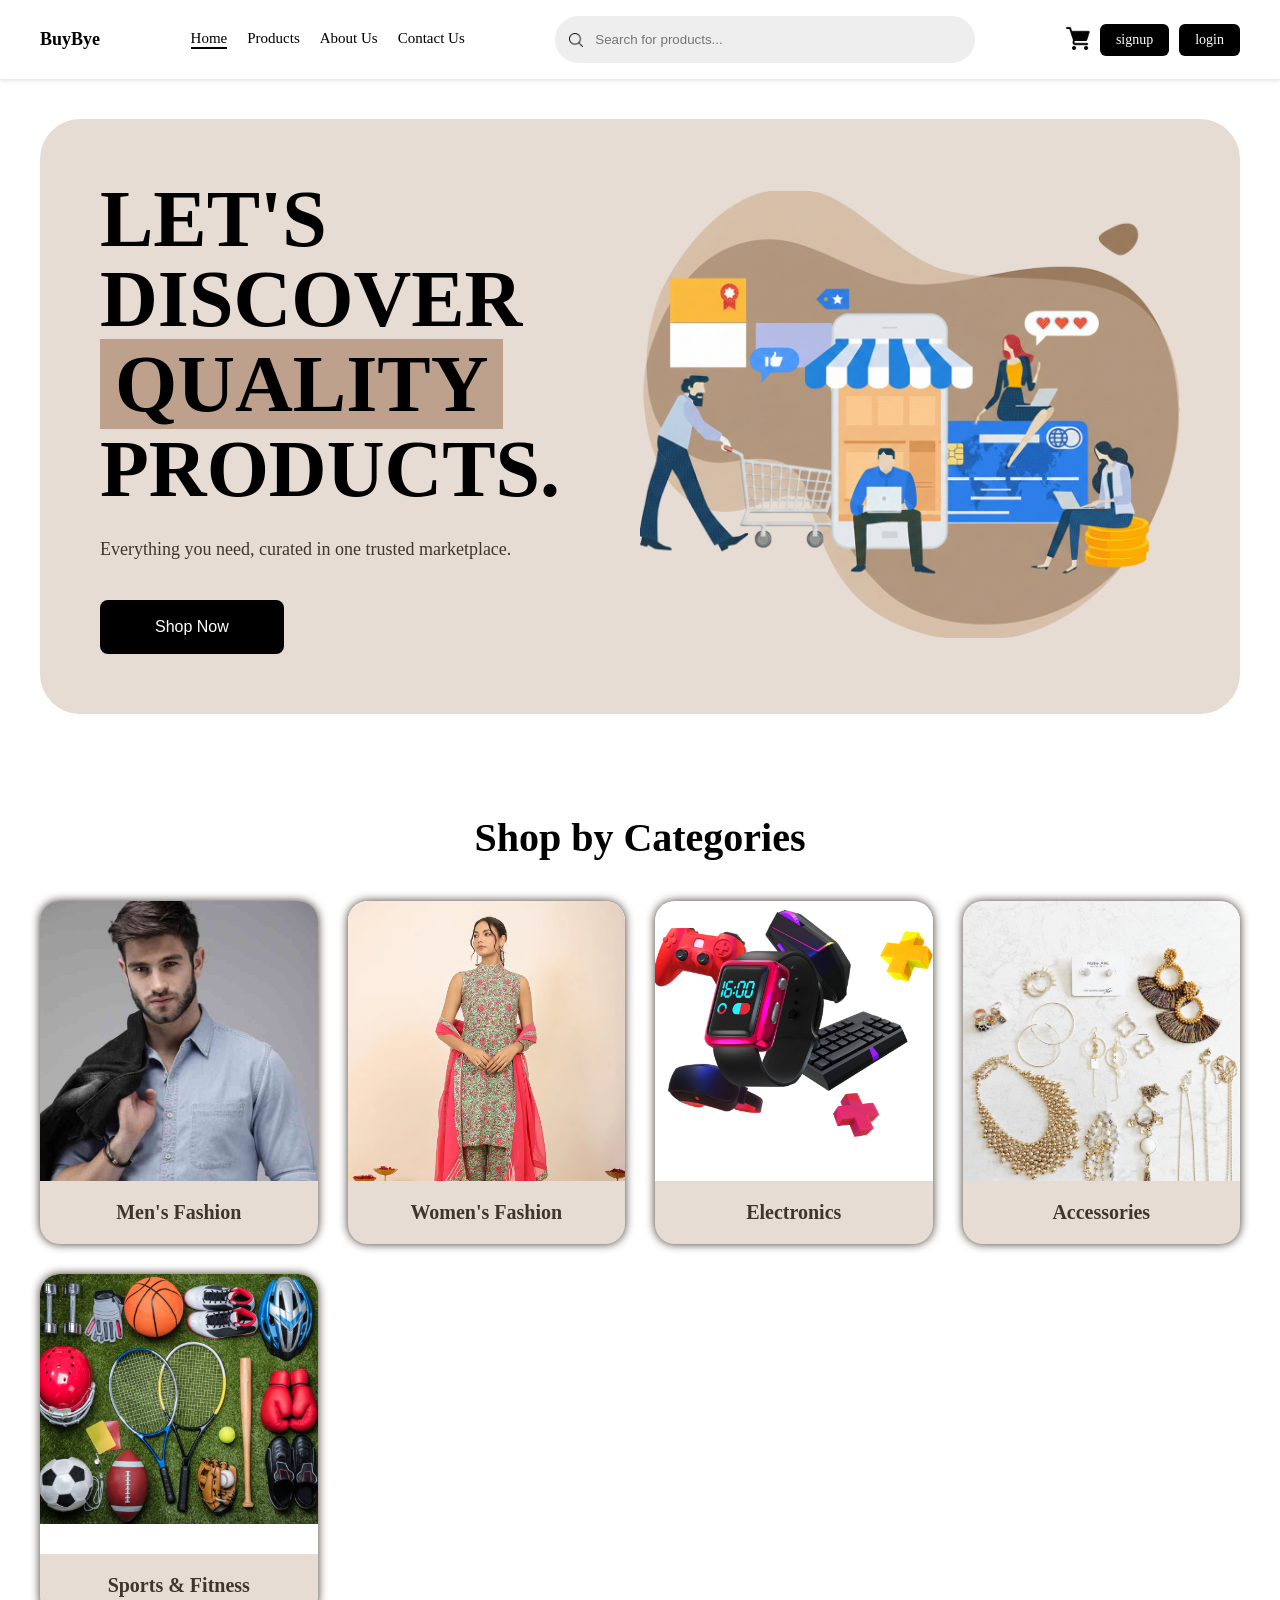
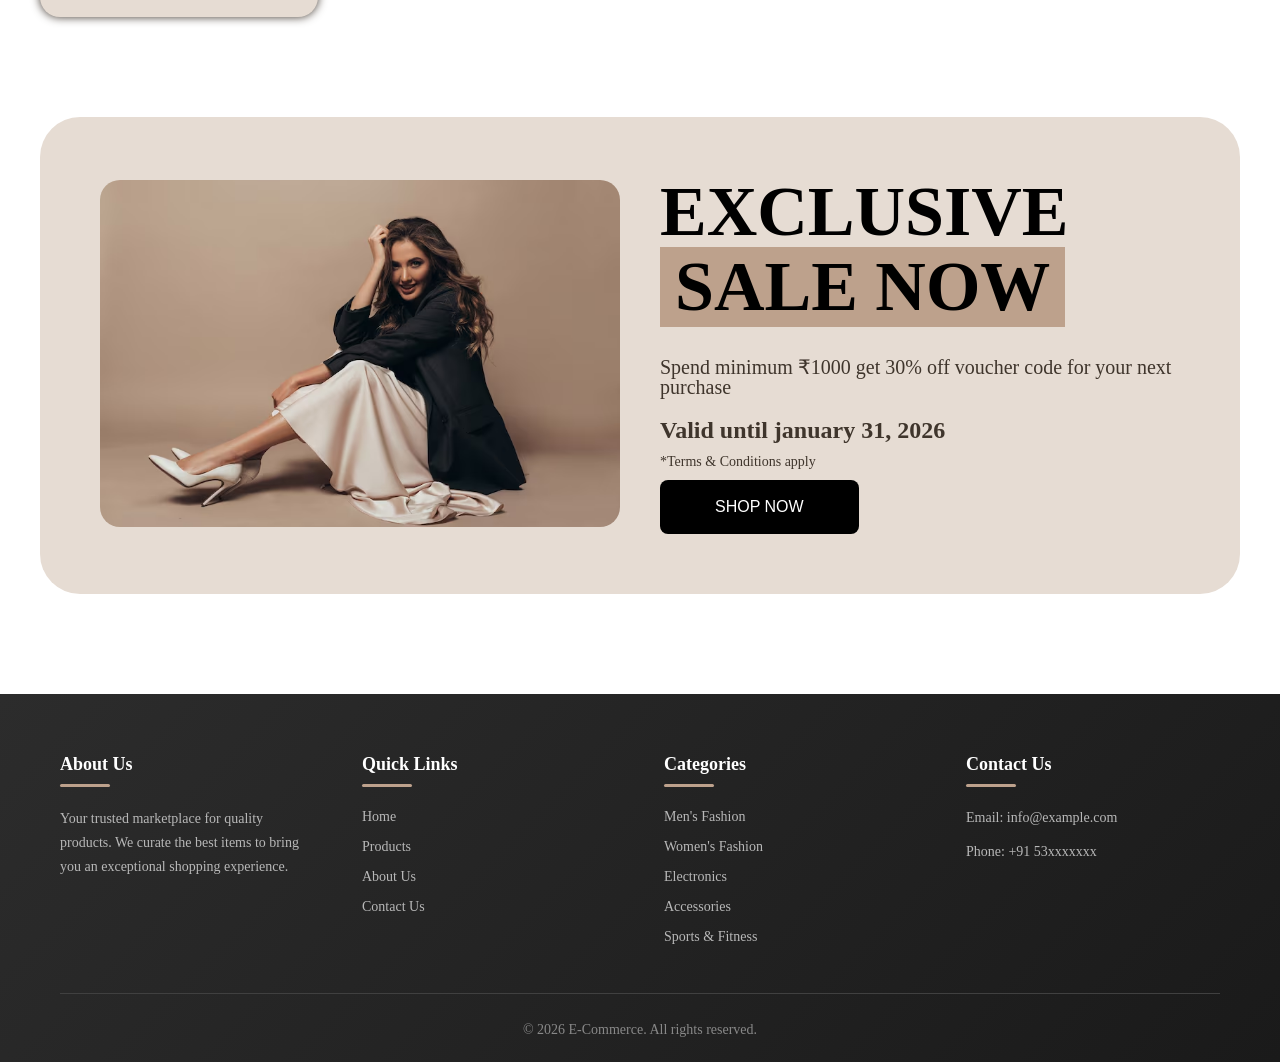
==== commit f0ee9d19: "updated the website name to Buybye" ====
--- a/index.html
+++ b/index.html
@@ -4,7 +4,7 @@
 <head>
     <meta charset="UTF-8">
     <meta name="viewport" content="width=device-width, initial-scale=1.0">
-    <!-- Not Decided Yet -->
+    <!-- BuyBye -->
     <title>Document</title>
     <!-- Link To Css !-->
     <link rel="stylesheet" href="styles\navbar-footer.css">
@@ -19,7 +19,7 @@
         <!--Nav Left side logo Only-->
         <div class="nav-left">
             <span class="logo">
-                Not decided yet
+                BuyBye
             </span>
         </div>
 
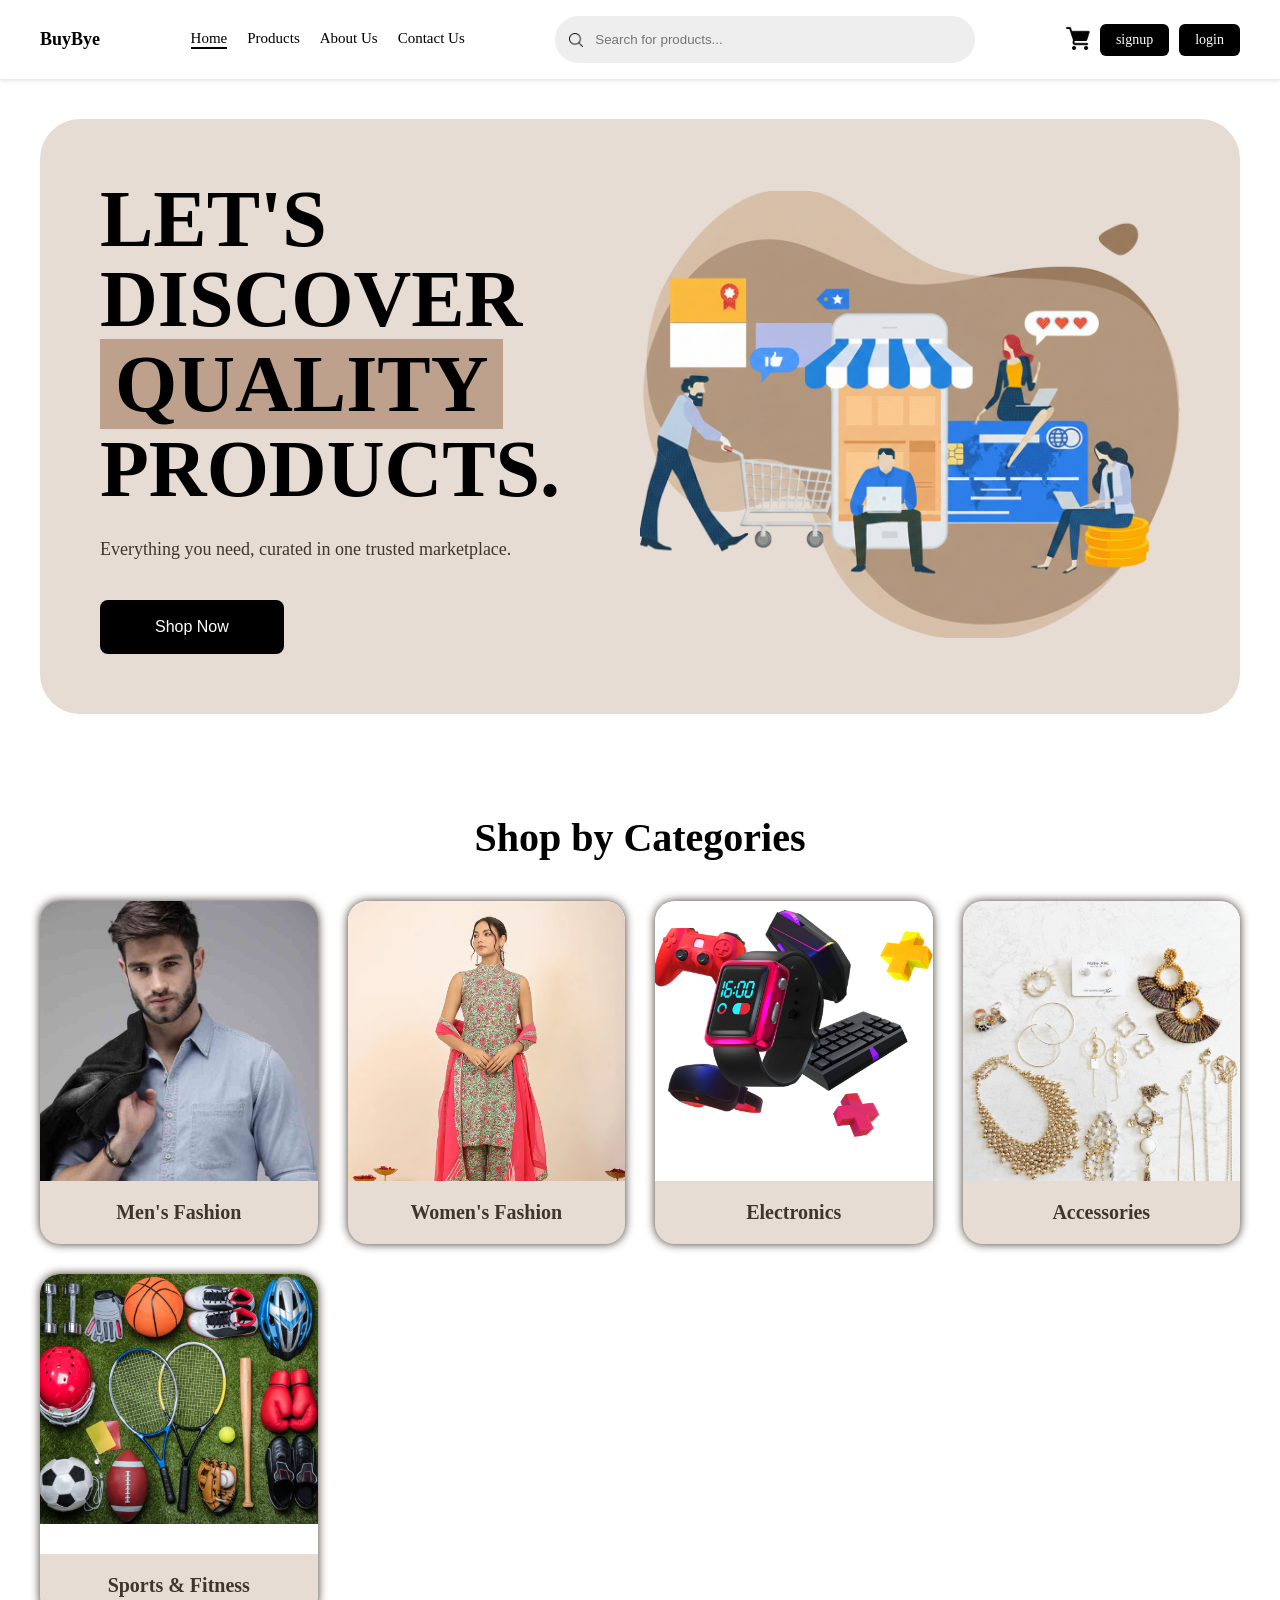
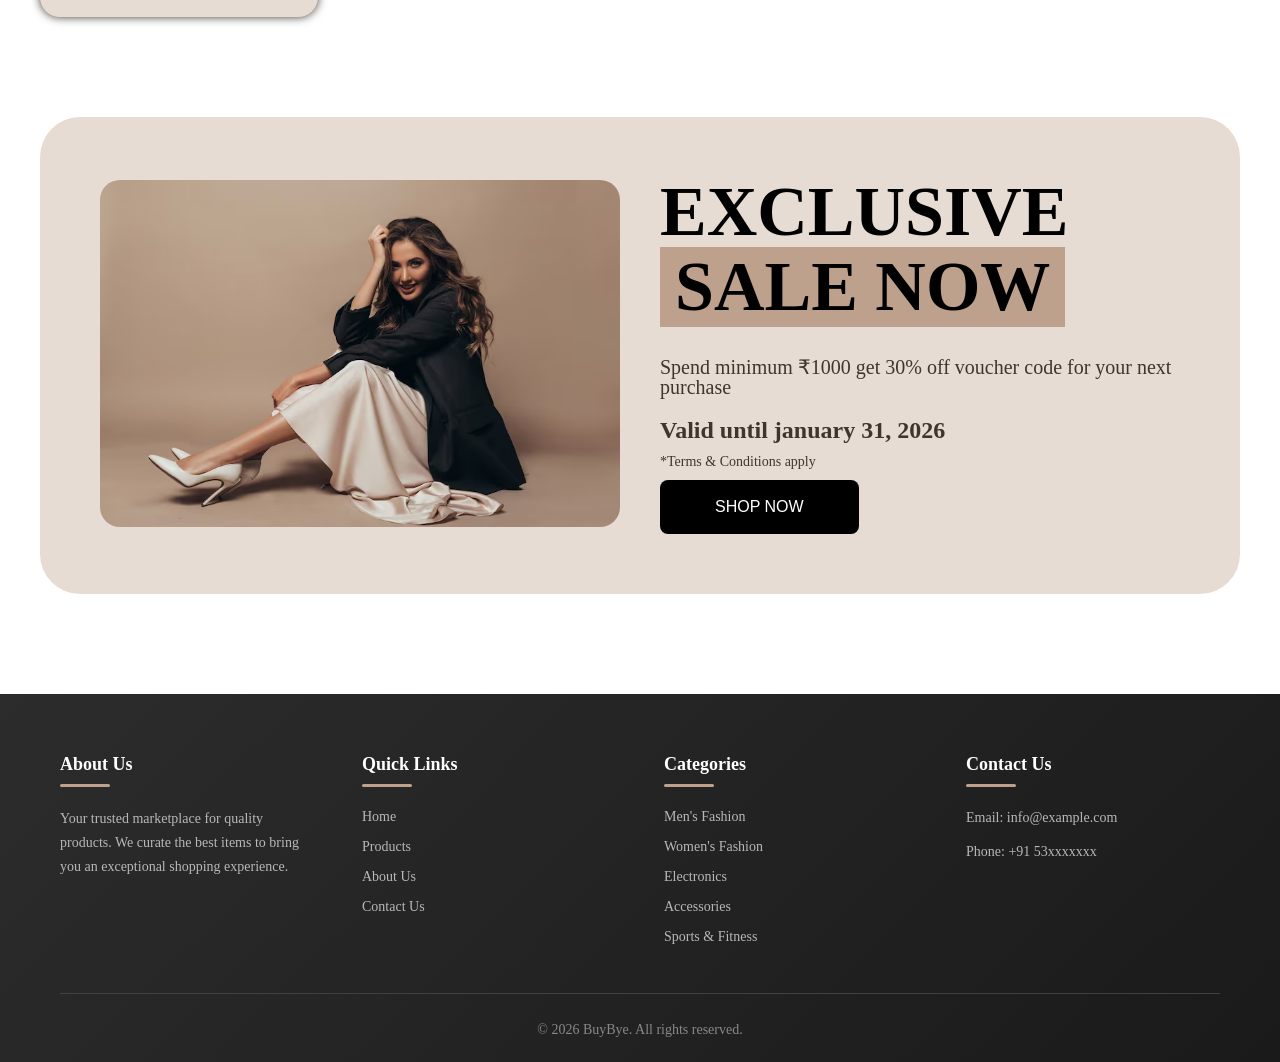
==== commit 9ae947cb: "changed the website name in footer" ====
--- a/index.html
+++ b/index.html
@@ -180,7 +180,7 @@
 
             <!-- Footer Bottom -->
             <div class="footer-bottom">
-                <p>&copy; 2026 E-Commerce. All rights reserved.</p>
+                <p>&copy; 2026 BuyBye. All rights reserved.</p>
                 </div>
             </div>
         </div>
